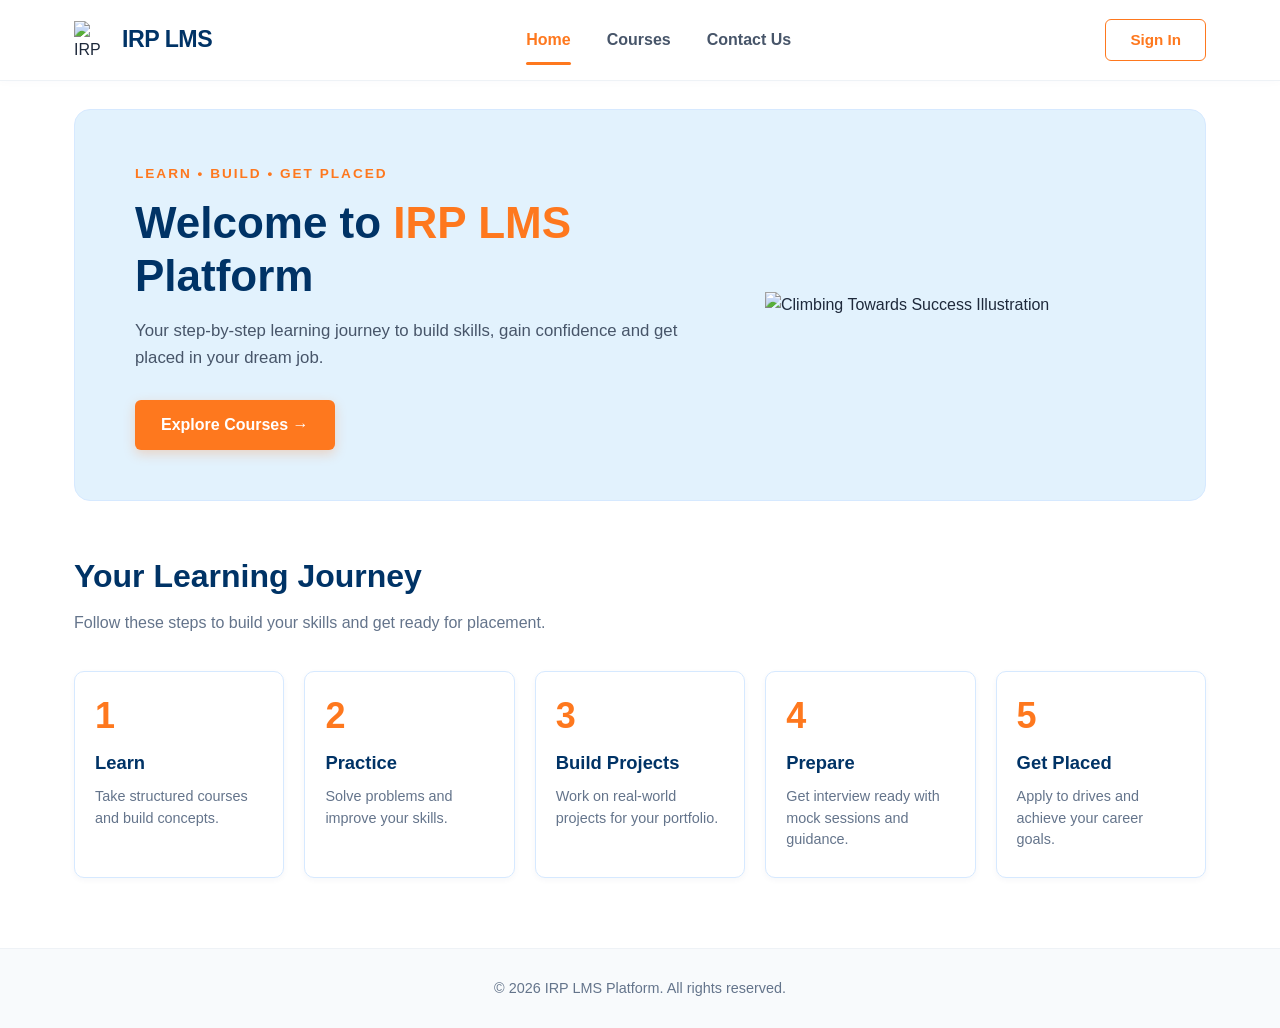
==== index.html @ dccea212 "Initial commit: IRP LMS responsive website recreation with HTML5 and CSS3" ====
<!DOCTYPE html>
<html lang="en">
<head>
  <meta charset="UTF-8">
  <meta name="viewport" content="width=device-width, initial-scale=1.0">
  <title>IRP LMS - Welcome to IRP LMS Platform</title>
  <link rel="stylesheet" href="style.css">
</head>
<body>

  <!-- Site Navigation Header -->
  <header class="site-header">
    <div class="container navbar">
      <a href="index.html" class="brand-logo">
        <img 
          src="https://res.cloudinary.com/dwh7w9kz1/image/upload/v1793204894/irp_lms_navbar_icon_rc0f9k.png" 
          alt="IRP LMS Logo" 
          class="brand-icon"
        >
        <span class="brand-name">IRP LMS</span>
      </a>

      <nav class="nav-links">
        <a href="index.html" class="nav-link active">Home</a>
        <a href="courses.html" class="nav-link">Courses</a>
        <a href="contact.html" class="nav-link">Contact Us</a>
      </nav>

      <div class="header-action">
        <a href="#signin" class="btn-sign-in">Sign In</a>
      </div>
    </div>
  </header>

  <!-- Main Content -->
  <main class="container">
    <!-- Hero Banner Section -->
    <section class="hero-banner">
      <div class="hero-content">
        <span class="category-kicker">LEARN &bull; BUILD &bull; GET PLACED</span>
        <h1 class="hero-title">
          Welcome to <span class="highlight-orange">IRP LMS</span> Platform
        </h1>
        <p class="hero-subtitle">
          Your step-by-step learning journey to build skills, gain confidence and get placed in your dream job.
        </p>
        <a href="courses.html" class="btn btn-primary">
          Explore Courses &rarr;
        </a>
      </div>

      <div class="hero-media">
        <img 
          src="https://res.cloudinary.com/dwh7w9kz1/image/upload/v1793204857/Climbing_Towards_Success_dcuk4i.png" 
          alt="Climbing Towards Success Illustration" 
          class="hero-artwork"
        >
      </div>
    </section>

    <!-- Learning Journey Section -->
    <section class="learning-journey-section">
      <div class="section-header">
        <h2 class="section-title">Your Learning Journey</h2>
        <p class="section-subtitle">Follow these steps to build your skills and get ready for placement.</p>
      </div>

      <div class="journey-cards-grid">
        <!-- Step 1 Card -->
        <article class="journey-card">
          <div class="step-badge">1</div>
          <h3 class="card-title">Learn</h3>
          <p class="card-desc">Take structured courses and build concepts.</p>
        </article>

        <!-- Step 2 Card -->
        <article class="journey-card">
          <div class="step-badge">2</div>
          <h3 class="card-title">Practice</h3>
          <p class="card-desc">Solve problems and improve your skills.</p>
        </article>

        <!-- Step 3 Card -->
        <article class="journey-card">
          <div class="step-badge">3</div>
          <h3 class="card-title">Build Projects</h3>
          <p class="card-desc">Work on real-world projects for your portfolio.</p>
        </article>

        <!-- Step 4 Card -->
        <article class="journey-card">
          <div class="step-badge">4</div>
          <h3 class="card-title">Prepare</h3>
          <p class="card-desc">Get interview ready with mock sessions and guidance.</p>
        </article>

        <!-- Step 5 Card -->
        <article class="journey-card">
          <div class="step-badge">5</div>
          <h3 class="card-title">Get Placed</h3>
          <p class="card-desc">Apply to drives and achieve your career goals.</p>
        </article>
      </div>
    </section>
  </main>

  <!-- Site Footer -->
  <footer class="site-footer">
    <div class="container">
      <p class="footer-text">&copy; 2026 IRP LMS Platform. All rights reserved.</p>
    </div>
  </footer>

</body>
</html>
---- style.css ----
/* ==========================================================================
   IRP LMS - Official Stylesheet
   Theme Color Palette & Custom Properties
   ========================================================================== */

:root {
  --primary-navy: #003366;
  --primary-orange: #FE781E;
  --primary-orange-hover: #E26312;
  --secondary-blue: #5F9FE0;
  --light-blue-bg: #E2F2FD;
  --white-bg: #FFFFFF;
  --light-blue-border: #D6E9FF;
  
  --text-dark: #1E293B;
  --text-muted: #64748B;
  --text-light: #94A3B8;
  
  --font-family: 'Segoe UI', -apple-system, BlinkMacSystemFont, Roboto, Helvetica, Arial, sans-serif;
  
  --radius-sm: 6px;
  --radius-md: 10px;
  --radius-lg: 16px;
  
  --shadow-sm: 0 2px 6px rgba(0, 51, 102, 0.04);
  --shadow-md: 0 4px 16px rgba(0, 51, 102, 0.08);
  --shadow-lg: 0 8px 24px rgba(0, 51, 102, 0.12);
  
  --transition: all 0.25s ease-in-out;
  --max-width: 1180px;
}

/* ==========================================================================
   Base & Reset Styles
   ========================================================================== */

* {
  margin: 0;
  padding: 0;
  box-sizing: border-box;
}

html {
  font-size: 16px;
  scroll-behavior: smooth;
}

body {
  font-family: var(--font-family);
  background-color: var(--white-bg);
  color: var(--text-dark);
  line-height: 1.6;
  min-height: 100vh;
  display: flex;
  flex-direction: column;
  -webkit-font-smoothing: antialiased;
}

img {
  max-width: 100%;
  height: auto;
  display: block;
}

a {
  text-decoration: none;
  color: inherit;
  transition: var(--transition);
}

ul {
  list-style: none;
}

.container {
  width: 100%;
  max-width: var(--max-width);
  margin: 0 auto;
  padding: 0 24px;
}

/* ==========================================================================
   Header & Navigation Bar
   ========================================================================== */

.site-header {
  background-color: var(--white-bg);
  border-bottom: 1px solid #EEF2F6;
  position: sticky;
  top: 0;
  z-index: 100;
  box-shadow: 0 2px 8px rgba(0, 51, 102, 0.02);
}

.navbar {
  display: flex;
  align-items: center;
  justify-content: space-between;
  height: 80px;
}

.brand-logo {
  display: flex;
  align-items: center;
  gap: 10px;
  text-decoration: none;
}

.brand-icon {
  width: 38px;
  height: 38px;
  object-fit: contain;
}

.brand-name {
  font-size: 1.45rem;
  font-weight: 800;
  color: var(--primary-navy);
  letter-spacing: -0.5px;
}

.nav-links {
  display: flex;
  align-items: center;
  gap: 36px;
}

.nav-link {
  font-size: 1rem;
  font-weight: 600;
  color: #475569;
  position: relative;
  padding: 8px 0;
  transition: var(--transition);
}

.nav-link:hover {
  color: var(--primary-orange);
}

.nav-link.active {
  color: var(--primary-orange);
}

.nav-link.active::after {
  content: '';
  position: absolute;
  left: 0;
  bottom: -4px;
  width: 100%;
  height: 2.5px;
  background-color: var(--primary-orange);
  border-radius: 2px;
}

.header-action {
  display: flex;
  align-items: center;
}

.btn-sign-in {
  display: inline-block;
  padding: 8px 24px;
  font-size: 0.95rem;
  font-weight: 600;
  color: var(--primary-orange);
  background-color: transparent;
  border: 1.5px solid var(--primary-orange);
  border-radius: var(--radius-sm);
  transition: var(--transition);
  cursor: pointer;
  text-decoration: none;
}

.btn-sign-in:hover {
  background-color: var(--primary-orange);
  color: var(--white-bg);
}

/* ==========================================================================
   Common Components & Buttons
   ========================================================================== */

.category-kicker {
  color: var(--primary-orange);
  font-size: 0.85rem;
  font-weight: 700;
  letter-spacing: 2px;
  text-transform: uppercase;
  margin-bottom: 12px;
  display: inline-block;
}

.highlight-orange {
  color: var(--primary-orange);
}

.btn {
  display: inline-flex;
  align-items: center;
  justify-content: center;
  gap: 8px;
  font-family: inherit;
  font-size: 1rem;
  font-weight: 600;
  padding: 12px 26px;
  border-radius: var(--radius-sm);
  border: none;
  cursor: pointer;
  transition: var(--transition);
  text-decoration: none;
}

.btn-primary {
  background-color: var(--primary-orange);
  color: var(--white-bg);
  box-shadow: 0 4px 12px rgba(254, 120, 30, 0.25);
}

.btn-primary:hover {
  background-color: var(--primary-orange-hover);
  box-shadow: 0 6px 16px rgba(254, 120, 30, 0.35);
  transform: translateY(-1px);
}

.btn-block {
  width: 100%;
}

/* ==========================================================================
   Hero Banners (Shared across pages)
   ========================================================================== */

.hero-banner {
  background-color: var(--light-blue-bg);
  border-radius: var(--radius-lg);
  margin-top: 28px;
  padding: 50px 60px;
  display: flex;
  align-items: center;
  justify-content: space-between;
  gap: 40px;
  position: relative;
  overflow: hidden;
  border: 1px solid var(--light-blue-border);
}

.hero-content {
  flex: 1;
  max-width: 580px;
}

.hero-title {
  font-size: 2.75rem;
  font-weight: 800;
  color: var(--primary-navy);
  line-height: 1.2;
  margin-bottom: 16px;
}

.hero-subtitle {
  font-size: 1.05rem;
  color: #475569;
  line-height: 1.6;
  margin-bottom: 28px;
}

.hero-media {
  flex: 0 0 380px;
  display: flex;
  align-items: center;
  justify-content: center;
}

.hero-artwork {
  width: 100%;
  max-width: 380px;
  height: auto;
  object-fit: contain;
}

/* ==========================================================================
   Home Page: Learning Journey Section
   ========================================================================== */

.learning-journey-section {
  padding: 50px 0 70px;
}

.section-header {
  margin-bottom: 36px;
}

.section-title {
  font-size: 2rem;
  font-weight: 700;
  color: var(--primary-navy);
  margin-bottom: 8px;
}

.section-subtitle {
  font-size: 1rem;
  color: var(--text-muted);
}

.journey-cards-grid {
  display: grid;
  grid-template-columns: repeat(5, 1fr);
  gap: 20px;
}

.journey-card {
  background-color: var(--white-bg);
  border: 1.5px solid var(--light-blue-border);
  border-radius: var(--radius-md);
  padding: 26px 20px;
  box-shadow: var(--shadow-sm);
  transition: var(--transition);
  display: flex;
  flex-direction: column;
}

.journey-card:hover {
  transform: translateY(-4px);
  border-color: var(--secondary-blue);
  box-shadow: var(--shadow-md);
}

.step-badge {
  font-size: 2.25rem;
  font-weight: 800;
  color: var(--primary-orange);
  line-height: 1;
  margin-bottom: 14px;
}

.card-title {
  font-size: 1.15rem;
  font-weight: 700;
  color: var(--primary-navy);
  margin-bottom: 8px;
}

.card-desc {
  font-size: 0.9rem;
  color: var(--text-muted);
  line-height: 1.5;
}

/* ==========================================================================
   Courses Page: Video Tutorial Cards Grid
   ========================================================================== */

.courses-section {
  padding: 40px 0 70px;
}

.courses-grid {
  display: grid;
  grid-template-columns: repeat(3, 1fr);
  gap: 28px;
  margin-bottom: 48px;
}

.course-card {
  background-color: var(--white-bg);
  border: 1px solid var(--light-blue-border);
  border-radius: var(--radius-md);
  overflow: hidden;
  box-shadow: var(--shadow-sm);
  transition: var(--transition);
  display: flex;
  flex-direction: column;
}

.course-card:hover {
  transform: translateY(-4px);
  box-shadow: var(--shadow-md);
  border-color: var(--secondary-blue);
}

.video-container {
  position: relative;
  width: 100%;
  aspect-ratio: 16 / 9;
  background-color: #0F172A;
}

.video-container iframe {
  position: absolute;
  top: 0;
  left: 0;
  width: 100%;
  height: 100%;
  border: 0;
}

.course-content {
  padding: 20px;
  flex-grow: 1;
  display: flex;
  flex-direction: column;
}

.course-title {
  font-size: 1.15rem;
  font-weight: 700;
  color: var(--primary-navy);
  margin-bottom: 8px;
}

.course-desc {
  font-size: 0.9rem;
  color: var(--text-muted);
  line-height: 1.5;
}

/* Explore More Courses Bar */
.explore-bar {
  background-color: var(--light-blue-bg);
  border: 1px solid var(--light-blue-border);
  border-radius: var(--radius-md);
  padding: 24px 36px;
  display: flex;
  align-items: center;
  justify-content: space-between;
  gap: 20px;
}

.explore-left {
  display: flex;
  align-items: center;
  gap: 18px;
}

.grid-dots-icon {
  width: 36px;
  height: 36px;
  display: grid;
  grid-template-columns: repeat(3, 1fr);
  gap: 4px;
  flex-shrink: 0;
}

.grid-dots-icon span {
  width: 7px;
  height: 7px;
  background-color: var(--primary-orange);
  border-radius: 50%;
  display: inline-block;
}

.explore-title {
  font-size: 1.2rem;
  font-weight: 700;
  color: var(--primary-navy);
  margin-bottom: 3px;
}

.explore-desc {
  font-size: 0.9rem;
  color: var(--text-muted);
}

/* ==========================================================================
   Contact Us Page: Split Two-Column Support Layout
   ========================================================================== */

.contact-section {
  padding: 40px 0 70px;
}

.contact-layout {
  display: grid;
  grid-template-columns: 1fr 1.65fr;
  gap: 32px;
  align-items: start;
}

/* Left: Contact Info Panel */
.contact-info-panel {
  background-color: var(--light-blue-bg);
  border: 1px solid var(--light-blue-border);
  border-radius: var(--radius-md);
  padding: 36px 32px;
}

.contact-panel-title {
  font-size: 1.5rem;
  font-weight: 700;
  color: var(--primary-navy);
  margin-bottom: 12px;
}

.contact-panel-desc {
  font-size: 0.92rem;
  color: #475569;
  line-height: 1.6;
  margin-bottom: 32px;
}

.contact-details-list {
  display: flex;
  flex-direction: column;
  gap: 26px;
}

.contact-item-title {
  font-size: 1rem;
  font-weight: 700;
  color: var(--primary-orange);
  margin-bottom: 6px;
}

.contact-item-value {
  font-size: 0.95rem;
  color: var(--text-dark);
  line-height: 1.5;
}

.contact-item-value a {
  color: var(--primary-navy);
  font-weight: 600;
}

.contact-item-value a:hover {
  color: var(--primary-orange);
  text-decoration: underline;
}

.contact-sublabel {
  display: block;
  font-size: 0.85rem;
  color: var(--text-muted);
  margin-top: 2px;
}

/* Right: Interactive Message Form Card */
.contact-form-card {
  background-color: var(--white-bg);
  border: 1px solid var(--light-blue-border);
  border-radius: var(--radius-md);
  padding: 36px 36px;
  box-shadow: var(--shadow-sm);
}

.form-header {
  margin-bottom: 24px;
}

.form-title {
  font-size: 1.5rem;
  font-weight: 700;
  color: var(--primary-navy);
  margin-bottom: 6px;
}

.form-note {
  font-size: 0.9rem;
  color: var(--text-muted);
}

.contact-form {
  display: flex;
  flex-direction: column;
  gap: 20px;
}

.form-row {
  display: grid;
  grid-template-columns: 1fr 1fr;
  gap: 20px;
}

.form-group {
  display: flex;
  flex-direction: column;
  gap: 7px;
}

.form-label {
  font-size: 0.9rem;
  font-weight: 600;
  color: var(--text-dark);
}

.form-control {
  font-family: inherit;
  font-size: 0.95rem;
  color: var(--text-dark);
  background-color: var(--white-bg);
  border: 1px solid var(--light-blue-border);
  border-radius: var(--radius-sm);
  padding: 12px 14px;
  outline: none;
  transition: var(--transition);
  width: 100%;
}

.form-control::placeholder {
  color: #94A3B8;
}

.form-control:focus {
  border-color: var(--secondary-blue);
  box-shadow: 0 0 0 3px rgba(95, 159, 224, 0.2);
}

select.form-control {
  appearance: auto;
  cursor: pointer;
}

textarea.form-control {
  resize: vertical;
  min-height: 120px;
}

/* ==========================================================================
   Footer
   ========================================================================== */

.site-footer {
  background-color: #F8FAFC;
  border-top: 1px solid #EEF2F6;
  padding: 28px 0;
  margin-top: auto;
  text-align: center;
}

.footer-text {
  font-size: 0.9rem;
  color: var(--text-muted);
}

/* ==========================================================================
   Responsive Design & Media Queries
   ========================================================================== */

@media (max-width: 1024px) {
  .hero-banner {
    padding: 40px 36px;
  }
  
  .hero-title {
    font-size: 2.3rem;
  }
  
  .hero-media {
    flex: 0 0 300px;
  }
  
  .journey-cards-grid {
    grid-template-columns: repeat(3, 1fr);
  }
  
  .courses-grid {
    grid-template-columns: repeat(2, 1fr);
    gap: 22px;
  }
}

@media (max-width: 768px) {
  .navbar {
    height: auto;
    padding: 16px 0;
    flex-wrap: wrap;
    gap: 16px;
  }
  
  .nav-links {
    order: 3;
    width: 100%;
    justify-content: center;
    gap: 24px;
    border-top: 1px solid #F1F5F9;
    padding-top: 12px;
  }
  
  .hero-banner {
    flex-direction: column;
    text-align: center;
    padding: 36px 24px;
  }
  
  .hero-content {
    max-width: 100%;
  }
  
  .hero-title {
    font-size: 2rem;
  }
  
  .hero-media {
    flex: 0 0 auto;
    width: 100%;
    max-width: 280px;
  }
  
  .journey-cards-grid {
    grid-template-columns: repeat(2, 1fr);
  }
  
  .courses-grid {
    grid-template-columns: 1fr;
  }
  
  .explore-bar {
    flex-direction: column;
    text-align: center;
    padding: 24px;
  }
  
  .explore-left {
    flex-direction: column;
  }
  
  .contact-layout {
    grid-template-columns: 1fr;
  }
  
  .form-row {
    grid-template-columns: 1fr;
  }
  
  .contact-form-card {
    padding: 26px 20px;
  }
  
  .contact-info-panel {
    padding: 26px 20px;
  }
}

@media (max-width: 480px) {
  .journey-cards-grid {
    grid-template-columns: 1fr;
  }
  
  .hero-title {
    font-size: 1.7rem;
  }
  
  .section-title {
    font-size: 1.6rem;
  }
}
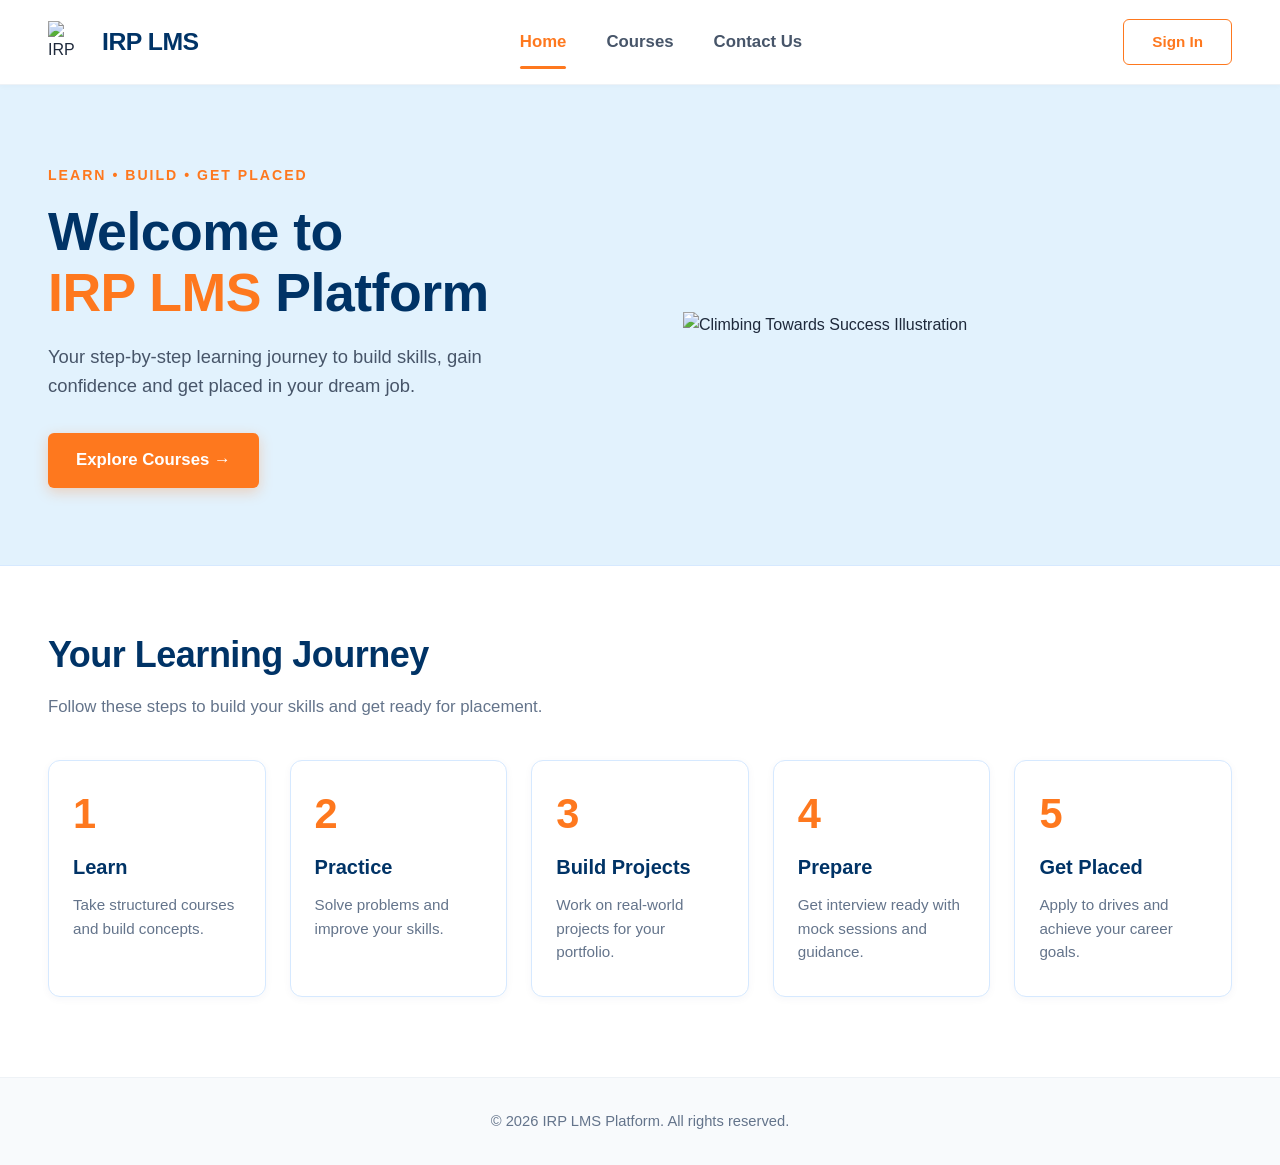
==== commit c51d2ebd: "Update layout: full-width hero banner and expanded container matching reference screenshot" ====
--- a/index.html
+++ b/index.html
@@ -32,14 +32,13 @@
     </div>
   </header>
 
-  <!-- Main Content -->
-  <main class="container">
-    <!-- Hero Banner Section -->
-    <section class="hero-banner">
+  <!-- Full-Width Hero Section -->
+  <section class="hero-full-width">
+    <div class="container hero-container">
       <div class="hero-content">
         <span class="category-kicker">LEARN &bull; BUILD &bull; GET PLACED</span>
         <h1 class="hero-title">
-          Welcome to <span class="highlight-orange">IRP LMS</span> Platform
+          Welcome to<br><span class="highlight-orange">IRP LMS</span> Platform
         </h1>
         <p class="hero-subtitle">
           Your step-by-step learning journey to build skills, gain confidence and get placed in your dream job.
@@ -56,8 +55,11 @@
           class="hero-artwork"
         >
       </div>
-    </section>
+    </div>
+  </section>
 
+  <!-- Main Content Area -->
+  <main class="container">
     <!-- Learning Journey Section -->
     <section class="learning-journey-section">
       <div class="section-header">
--- a/style.css
+++ b/style.css
@@ -19,15 +19,15 @@
   --font-family: 'Segoe UI', -apple-system, BlinkMacSystemFont, Roboto, Helvetica, Arial, sans-serif;
   
   --radius-sm: 6px;
-  --radius-md: 10px;
+  --radius-md: 12px;
   --radius-lg: 16px;
   
-  --shadow-sm: 0 2px 6px rgba(0, 51, 102, 0.04);
-  --shadow-md: 0 4px 16px rgba(0, 51, 102, 0.08);
-  --shadow-lg: 0 8px 24px rgba(0, 51, 102, 0.12);
+  --shadow-sm: 0 2px 8px rgba(0, 51, 102, 0.04);
+  --shadow-md: 0 6px 20px rgba(0, 51, 102, 0.08);
+  --shadow-lg: 0 10px 30px rgba(0, 51, 102, 0.12);
   
   --transition: all 0.25s ease-in-out;
-  --max-width: 1180px;
+  --max-width: 1400px;
 }
 
 /* ==========================================================================
@@ -72,11 +72,12 @@
   list-style: none;
 }
 
+/* Container for page content */
 .container {
   width: 100%;
   max-width: var(--max-width);
   margin: 0 auto;
-  padding: 0 24px;
+  padding: 0 48px;
 }
 
 /* ==========================================================================
@@ -89,31 +90,31 @@
   position: sticky;
   top: 0;
   z-index: 100;
-  box-shadow: 0 2px 8px rgba(0, 51, 102, 0.02);
+  box-shadow: 0 1px 6px rgba(0, 51, 102, 0.03);
 }
 
 .navbar {
   display: flex;
   align-items: center;
   justify-content: space-between;
-  height: 80px;
+  height: 84px;
 }
 
 .brand-logo {
   display: flex;
   align-items: center;
-  gap: 10px;
+  gap: 12px;
   text-decoration: none;
 }
 
 .brand-icon {
-  width: 38px;
-  height: 38px;
+  width: 42px;
+  height: 42px;
   object-fit: contain;
 }
 
 .brand-name {
-  font-size: 1.45rem;
+  font-size: 1.55rem;
   font-weight: 800;
   color: var(--primary-navy);
   letter-spacing: -0.5px;
@@ -122,11 +123,11 @@
 .nav-links {
   display: flex;
   align-items: center;
-  gap: 36px;
+  gap: 40px;
 }
 
 .nav-link {
-  font-size: 1rem;
+  font-size: 1.05rem;
   font-weight: 600;
   color: #475569;
   position: relative;
@@ -146,11 +147,11 @@
   content: '';
   position: absolute;
   left: 0;
-  bottom: -4px;
+  bottom: -6px;
   width: 100%;
-  height: 2.5px;
+  height: 3px;
   background-color: var(--primary-orange);
-  border-radius: 2px;
+  border-radius: 3px;
 }
 
 .header-action {
@@ -160,7 +161,7 @@
 
 .btn-sign-in {
   display: inline-block;
-  padding: 8px 24px;
+  padding: 10px 28px;
   font-size: 0.95rem;
   font-weight: 600;
   color: var(--primary-orange);
@@ -183,11 +184,11 @@
 
 .category-kicker {
   color: var(--primary-orange);
-  font-size: 0.85rem;
+  font-size: 0.88rem;
   font-weight: 700;
   letter-spacing: 2px;
   text-transform: uppercase;
-  margin-bottom: 12px;
+  margin-bottom: 14px;
   display: inline-block;
 }
 
@@ -201,9 +202,9 @@
   justify-content: center;
   gap: 8px;
   font-family: inherit;
-  font-size: 1rem;
+  font-size: 1.05rem;
   font-weight: 600;
-  padding: 12px 26px;
+  padding: 14px 28px;
   border-radius: var(--radius-sm);
   border: none;
   cursor: pointer;
@@ -214,13 +215,13 @@
 .btn-primary {
   background-color: var(--primary-orange);
   color: var(--white-bg);
-  box-shadow: 0 4px 12px rgba(254, 120, 30, 0.25);
+  box-shadow: 0 4px 14px rgba(254, 120, 30, 0.28);
 }
 
 .btn-primary:hover {
   background-color: var(--primary-orange-hover);
-  box-shadow: 0 6px 16px rgba(254, 120, 30, 0.35);
-  transform: translateY(-1px);
+  box-shadow: 0 6px 18px rgba(254, 120, 30, 0.38);
+  transform: translateY(-2px);
 }
 
 .btn-block {
@@ -228,92 +229,104 @@
 }
 
 /* ==========================================================================
-   Hero Banners (Shared across pages)
-   ========================================================================== */
-
-.hero-banner {
+   Full-Width Hero Section
+   ========================================================================== */
+
+.hero-full-width {
+  width: 100%;
   background-color: var(--light-blue-bg);
-  border-radius: var(--radius-lg);
-  margin-top: 28px;
-  padding: 50px 60px;
+  border-bottom: 1px solid var(--light-blue-border);
+  overflow: hidden;
+}
+
+.hero-container {
   display: flex;
   align-items: center;
   justify-content: space-between;
+  min-height: 480px;
+  padding-top: 36px;
+  padding-bottom: 36px;
   gap: 40px;
-  position: relative;
-  overflow: hidden;
-  border: 1px solid var(--light-blue-border);
 }
 
 .hero-content {
-  flex: 1;
-  max-width: 580px;
+  flex: 1 1 52%;
+  max-width: 660px;
+  z-index: 2;
 }
 
 .hero-title {
-  font-size: 2.75rem;
+  font-size: 3.35rem;
   font-weight: 800;
   color: var(--primary-navy);
-  line-height: 1.2;
-  margin-bottom: 16px;
+  line-height: 1.15;
+  margin-bottom: 18px;
+  letter-spacing: -0.5px;
 }
 
 .hero-subtitle {
-  font-size: 1.05rem;
+  font-size: 1.15rem;
   color: #475569;
   line-height: 1.6;
-  margin-bottom: 28px;
+  margin-bottom: 32px;
+  max-width: 520px;
 }
 
 .hero-media {
-  flex: 0 0 380px;
-  display: flex;
-  align-items: center;
-  justify-content: center;
+  flex: 1 1 48%;
+  display: flex;
+  align-items: flex-end;
+  justify-content: flex-end;
+  z-index: 1;
 }
 
 .hero-artwork {
   width: 100%;
-  max-width: 380px;
+  max-width: 620px;
   height: auto;
   object-fit: contain;
 }
 
+.hero-artwork-compact {
+  max-width: 500px;
+}
+
 /* ==========================================================================
    Home Page: Learning Journey Section
    ========================================================================== */
 
 .learning-journey-section {
-  padding: 50px 0 70px;
+  padding: 60px 0 80px;
 }
 
 .section-header {
-  margin-bottom: 36px;
+  margin-bottom: 40px;
 }
 
 .section-title {
-  font-size: 2rem;
-  font-weight: 700;
-  color: var(--primary-navy);
-  margin-bottom: 8px;
+  font-size: 2.25rem;
+  font-weight: 800;
+  color: var(--primary-navy);
+  margin-bottom: 10px;
+  letter-spacing: -0.5px;
 }
 
 .section-subtitle {
-  font-size: 1rem;
+  font-size: 1.05rem;
   color: var(--text-muted);
 }
 
 .journey-cards-grid {
   display: grid;
   grid-template-columns: repeat(5, 1fr);
-  gap: 20px;
+  gap: 24px;
 }
 
 .journey-card {
   background-color: var(--white-bg);
   border: 1.5px solid var(--light-blue-border);
   border-radius: var(--radius-md);
-  padding: 26px 20px;
+  padding: 32px 24px;
   box-shadow: var(--shadow-sm);
   transition: var(--transition);
   display: flex;
@@ -327,24 +340,24 @@
 }
 
 .step-badge {
-  font-size: 2.25rem;
+  font-size: 2.6rem;
   font-weight: 800;
   color: var(--primary-orange);
   line-height: 1;
-  margin-bottom: 14px;
+  margin-bottom: 16px;
 }
 
 .card-title {
-  font-size: 1.15rem;
+  font-size: 1.25rem;
   font-weight: 700;
   color: var(--primary-navy);
-  margin-bottom: 8px;
+  margin-bottom: 10px;
 }
 
 .card-desc {
-  font-size: 0.9rem;
+  font-size: 0.95rem;
   color: var(--text-muted);
-  line-height: 1.5;
+  line-height: 1.55;
 }
 
 /* ==========================================================================
@@ -352,14 +365,14 @@
    ========================================================================== */
 
 .courses-section {
-  padding: 40px 0 70px;
+  padding: 50px 0 80px;
 }
 
 .courses-grid {
   display: grid;
   grid-template-columns: repeat(3, 1fr);
-  gap: 28px;
-  margin-bottom: 48px;
+  gap: 32px;
+  margin-bottom: 50px;
 }
 
 .course-card {
@@ -396,23 +409,23 @@
 }
 
 .course-content {
-  padding: 20px;
+  padding: 24px;
   flex-grow: 1;
   display: flex;
   flex-direction: column;
 }
 
 .course-title {
-  font-size: 1.15rem;
+  font-size: 1.25rem;
   font-weight: 700;
   color: var(--primary-navy);
   margin-bottom: 8px;
 }
 
 .course-desc {
-  font-size: 0.9rem;
+  font-size: 0.95rem;
   color: var(--text-muted);
-  line-height: 1.5;
+  line-height: 1.55;
 }
 
 /* Explore More Courses Bar */
@@ -420,45 +433,45 @@
   background-color: var(--light-blue-bg);
   border: 1px solid var(--light-blue-border);
   border-radius: var(--radius-md);
-  padding: 24px 36px;
+  padding: 30px 44px;
   display: flex;
   align-items: center;
   justify-content: space-between;
-  gap: 20px;
+  gap: 24px;
 }
 
 .explore-left {
   display: flex;
   align-items: center;
-  gap: 18px;
+  gap: 22px;
 }
 
 .grid-dots-icon {
-  width: 36px;
-  height: 36px;
+  width: 38px;
+  height: 38px;
   display: grid;
   grid-template-columns: repeat(3, 1fr);
-  gap: 4px;
+  gap: 5px;
   flex-shrink: 0;
 }
 
 .grid-dots-icon span {
-  width: 7px;
-  height: 7px;
+  width: 8px;
+  height: 8px;
   background-color: var(--primary-orange);
   border-radius: 50%;
   display: inline-block;
 }
 
 .explore-title {
-  font-size: 1.2rem;
+  font-size: 1.3rem;
   font-weight: 700;
   color: var(--primary-navy);
-  margin-bottom: 3px;
+  margin-bottom: 4px;
 }
 
 .explore-desc {
-  font-size: 0.9rem;
+  font-size: 0.95rem;
   color: var(--text-muted);
 }
 
@@ -467,13 +480,13 @@
    ========================================================================== */
 
 .contact-section {
-  padding: 40px 0 70px;
+  padding: 50px 0 80px;
 }
 
 .contact-layout {
   display: grid;
-  grid-template-columns: 1fr 1.65fr;
-  gap: 32px;
+  grid-template-columns: 1fr 1.6fr;
+  gap: 40px;
   align-items: start;
 }
 
@@ -482,38 +495,38 @@
   background-color: var(--light-blue-bg);
   border: 1px solid var(--light-blue-border);
   border-radius: var(--radius-md);
-  padding: 36px 32px;
+  padding: 44px 38px;
 }
 
 .contact-panel-title {
-  font-size: 1.5rem;
+  font-size: 1.65rem;
   font-weight: 700;
   color: var(--primary-navy);
   margin-bottom: 12px;
 }
 
 .contact-panel-desc {
-  font-size: 0.92rem;
+  font-size: 0.95rem;
   color: #475569;
   line-height: 1.6;
-  margin-bottom: 32px;
+  margin-bottom: 34px;
 }
 
 .contact-details-list {
   display: flex;
   flex-direction: column;
-  gap: 26px;
+  gap: 28px;
 }
 
 .contact-item-title {
-  font-size: 1rem;
+  font-size: 1.05rem;
   font-weight: 700;
   color: var(--primary-orange);
   margin-bottom: 6px;
 }
 
 .contact-item-value {
-  font-size: 0.95rem;
+  font-size: 1rem;
   color: var(--text-dark);
   line-height: 1.5;
 }
@@ -530,9 +543,9 @@
 
 .contact-sublabel {
   display: block;
-  font-size: 0.85rem;
+  font-size: 0.88rem;
   color: var(--text-muted);
-  margin-top: 2px;
+  margin-top: 4px;
 }
 
 /* Right: Interactive Message Form Card */
@@ -540,58 +553,58 @@
   background-color: var(--white-bg);
   border: 1px solid var(--light-blue-border);
   border-radius: var(--radius-md);
-  padding: 36px 36px;
+  padding: 44px 44px;
   box-shadow: var(--shadow-sm);
 }
 
 .form-header {
-  margin-bottom: 24px;
+  margin-bottom: 28px;
 }
 
 .form-title {
-  font-size: 1.5rem;
+  font-size: 1.65rem;
   font-weight: 700;
   color: var(--primary-navy);
   margin-bottom: 6px;
 }
 
 .form-note {
-  font-size: 0.9rem;
+  font-size: 0.95rem;
   color: var(--text-muted);
 }
 
 .contact-form {
   display: flex;
   flex-direction: column;
-  gap: 20px;
+  gap: 22px;
 }
 
 .form-row {
   display: grid;
   grid-template-columns: 1fr 1fr;
-  gap: 20px;
+  gap: 22px;
 }
 
 .form-group {
   display: flex;
   flex-direction: column;
-  gap: 7px;
+  gap: 8px;
 }
 
 .form-label {
-  font-size: 0.9rem;
+  font-size: 0.92rem;
   font-weight: 600;
   color: var(--text-dark);
 }
 
 .form-control {
   font-family: inherit;
-  font-size: 0.95rem;
+  font-size: 0.98rem;
   color: var(--text-dark);
   background-color: var(--white-bg);
   border: 1px solid var(--light-blue-border);
   border-radius: var(--radius-sm);
-  padding: 12px 14px;
+  padding: 14px 16px;
   outline: none;
   transition: var(--transition);
   width: 100%;
@@ -613,7 +626,7 @@
 
 textarea.form-control {
   resize: vertical;
-  min-height: 120px;
+  min-height: 130px;
 }
 
 /* ==========================================================================
@@ -623,13 +636,13 @@
 .site-footer {
   background-color: #F8FAFC;
   border-top: 1px solid #EEF2F6;
-  padding: 28px 0;
+  padding: 32px 0;
   margin-top: auto;
   text-align: center;
 }
 
 .footer-text {
-  font-size: 0.9rem;
+  font-size: 0.92rem;
   color: var(--text-muted);
 }
 
@@ -637,17 +650,9 @@
    Responsive Design & Media Queries
    ========================================================================== */
 
-@media (max-width: 1024px) {
-  .hero-banner {
-    padding: 40px 36px;
-  }
-  
+@media (max-width: 1200px) {
   .hero-title {
-    font-size: 2.3rem;
-  }
-  
-  .hero-media {
-    flex: 0 0 300px;
+    font-size: 2.85rem;
   }
   
   .journey-cards-grid {
@@ -656,7 +661,46 @@
   
   .courses-grid {
     grid-template-columns: repeat(2, 1fr);
-    gap: 22px;
+  }
+}
+
+@media (max-width: 900px) {
+  .container {
+    padding: 0 24px;
+  }
+
+  .hero-container {
+    flex-direction: column;
+    text-align: center;
+    padding-top: 36px;
+    padding-bottom: 36px;
+    min-height: auto;
+  }
+  
+  .hero-content {
+    max-width: 100%;
+  }
+
+  .hero-subtitle {
+    margin-left: auto;
+    margin-right: auto;
+  }
+
+  .hero-media {
+    width: 100%;
+    justify-content: center;
+  }
+
+  .hero-artwork {
+    max-width: 440px;
+  }
+
+  .journey-cards-grid {
+    grid-template-columns: repeat(2, 1fr);
+  }
+
+  .contact-layout {
+    grid-template-columns: 1fr;
   }
 }
 
@@ -676,59 +720,32 @@
     border-top: 1px solid #F1F5F9;
     padding-top: 12px;
   }
-  
-  .hero-banner {
-    flex-direction: column;
-    text-align: center;
-    padding: 36px 24px;
-  }
-  
-  .hero-content {
-    max-width: 100%;
-  }
-  
+
   .hero-title {
-    font-size: 2rem;
-  }
-  
-  .hero-media {
-    flex: 0 0 auto;
-    width: 100%;
-    max-width: 280px;
-  }
-  
-  .journey-cards-grid {
-    grid-template-columns: repeat(2, 1fr);
-  }
-  
+    font-size: 2.2rem;
+  }
+
   .courses-grid {
     grid-template-columns: 1fr;
   }
-  
+
   .explore-bar {
     flex-direction: column;
     text-align: center;
     padding: 24px;
   }
-  
+
   .explore-left {
     flex-direction: column;
   }
-  
-  .contact-layout {
-    grid-template-columns: 1fr;
-  }
-  
+
   .form-row {
     grid-template-columns: 1fr;
   }
-  
-  .contact-form-card {
-    padding: 26px 20px;
-  }
-  
+
+  .contact-form-card,
   .contact-info-panel {
-    padding: 26px 20px;
+    padding: 28px 20px;
   }
 }
 
@@ -738,10 +755,10 @@
   }
   
   .hero-title {
+    font-size: 1.85rem;
+  }
+  
+  .section-title {
     font-size: 1.7rem;
   }
-  
-  .section-title {
-    font-size: 1.6rem;
-  }
-}
+}
